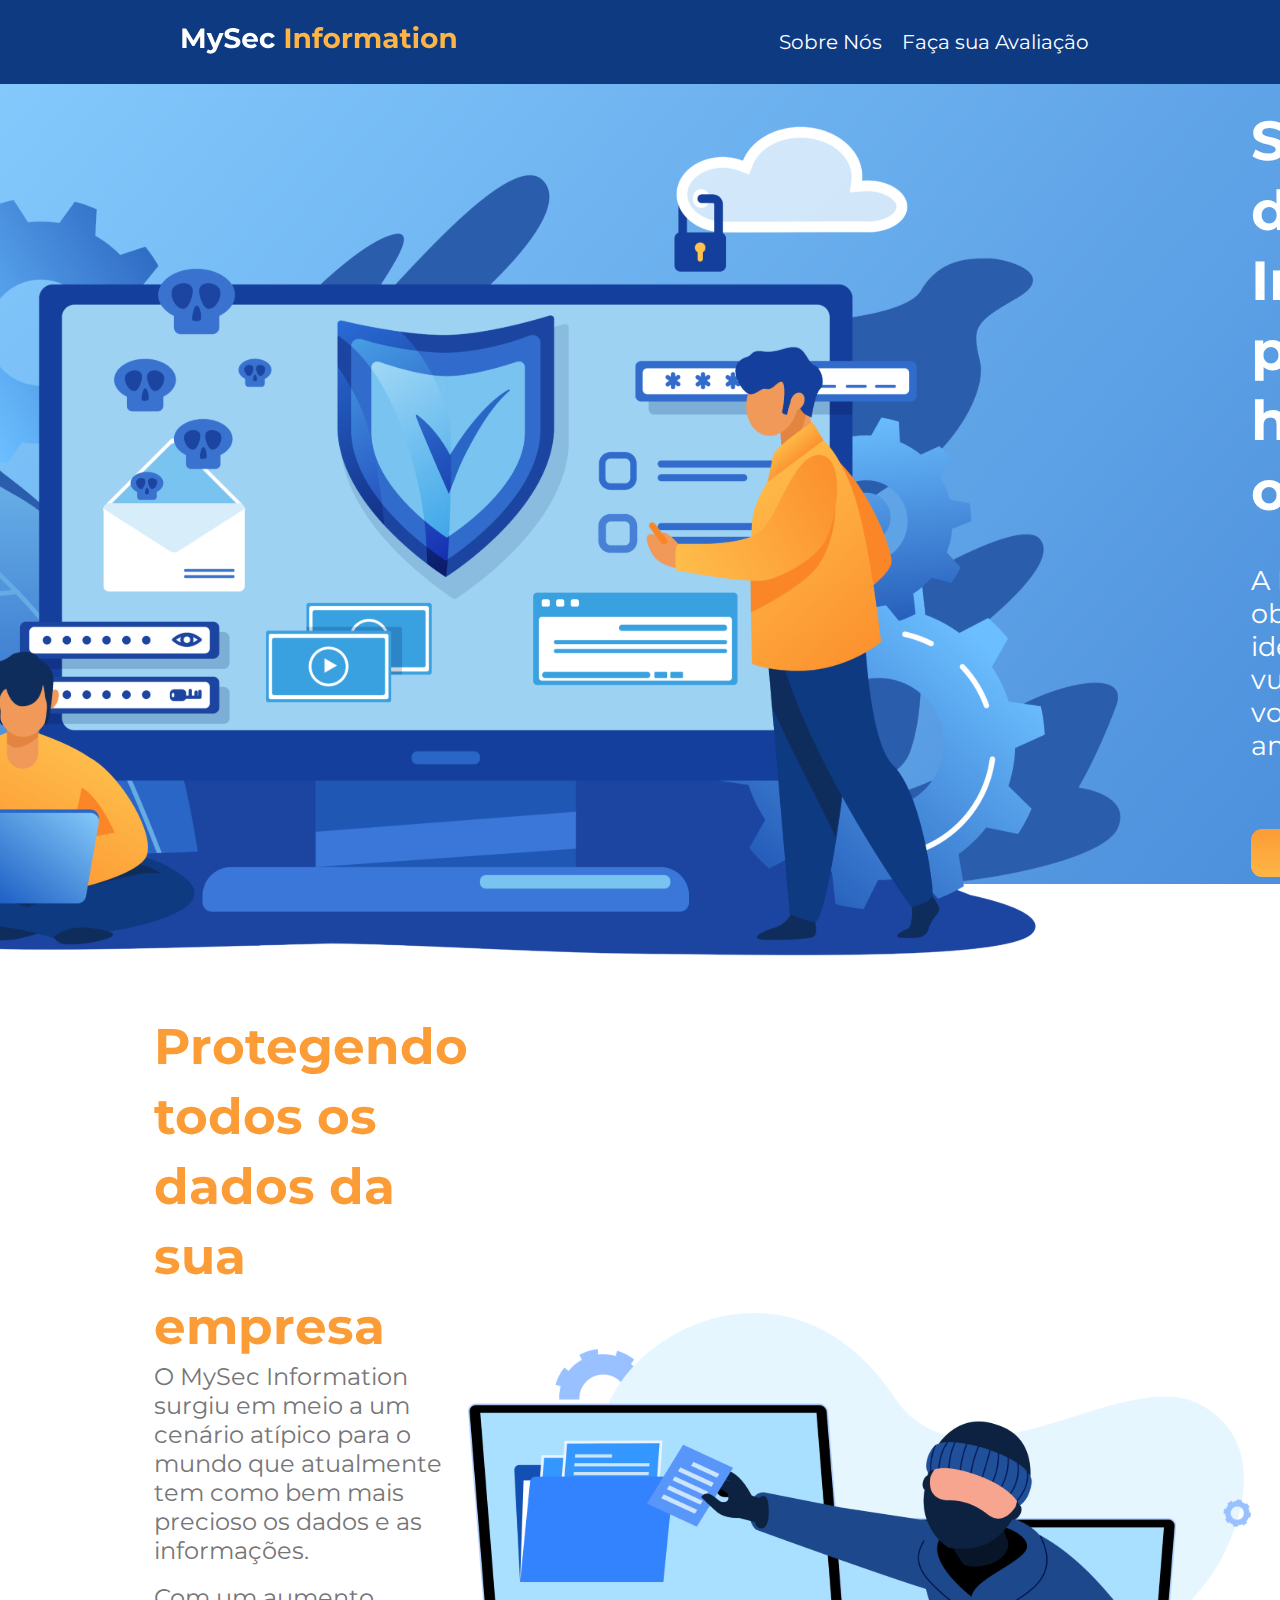
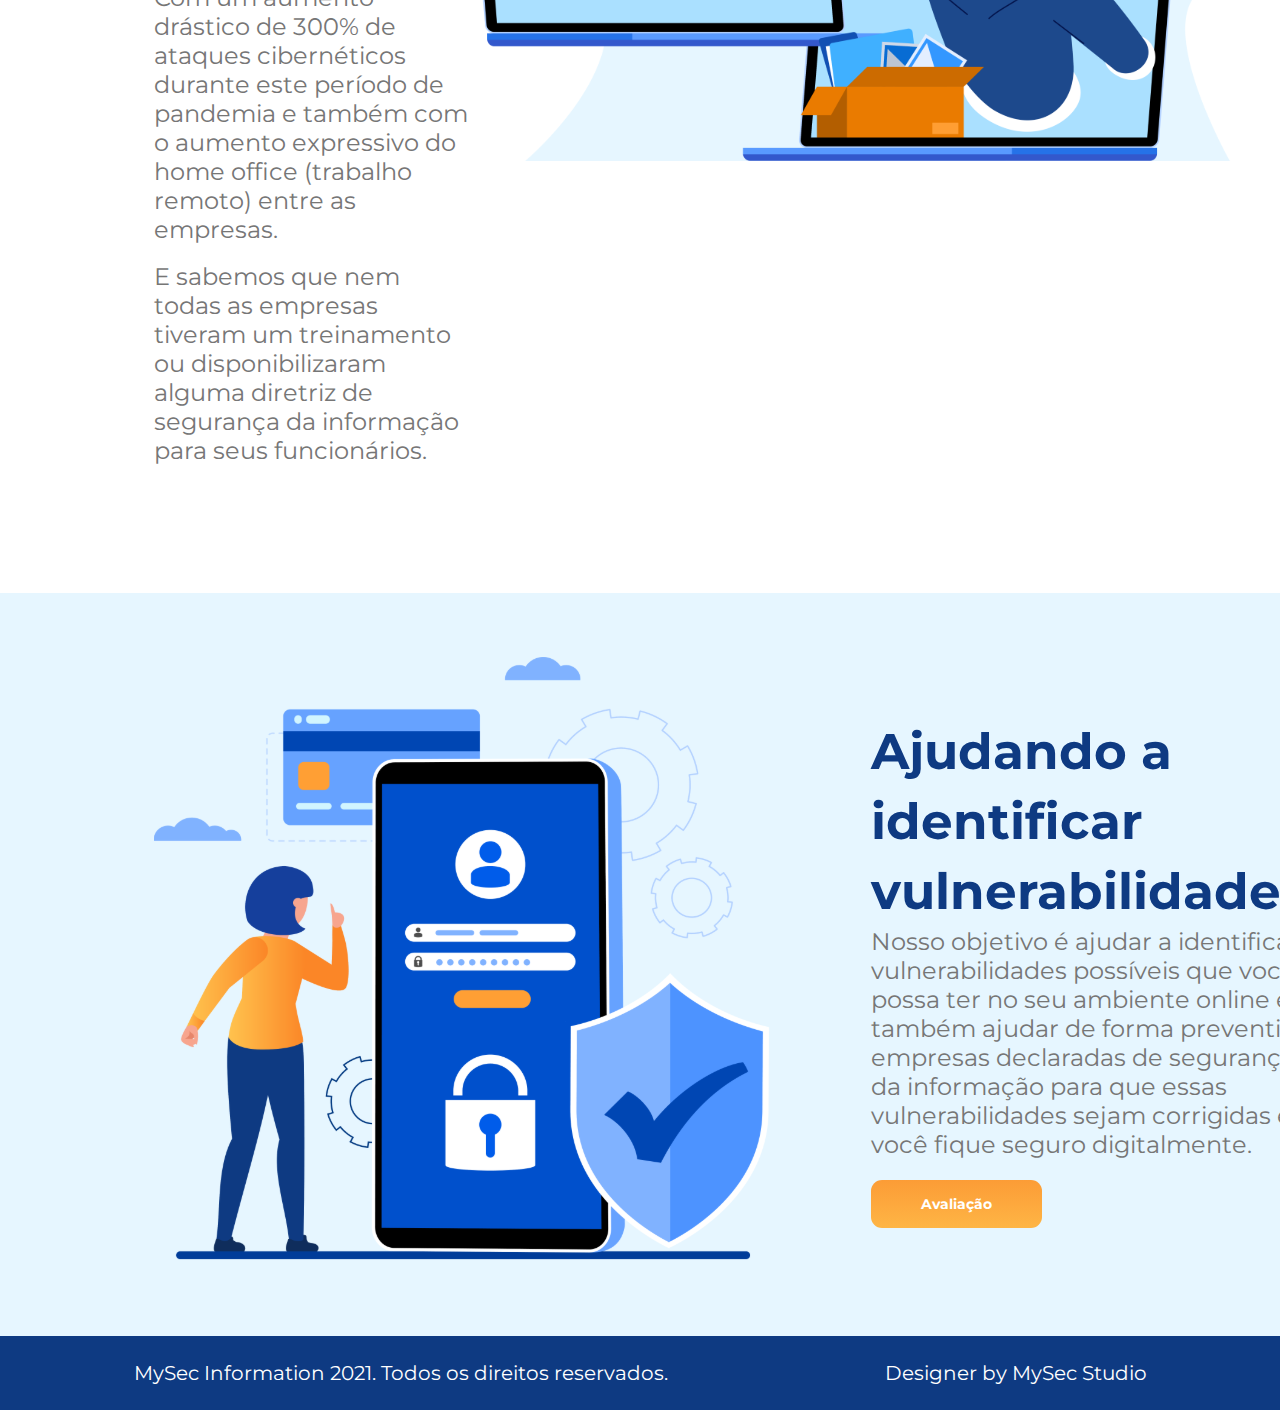
==== index.html @ f7ecad49 "Add files via upload" ====
<!DOCTYPE html>
<html lang="pt-br">
<head>
    <meta charset="UTF-8">
    <meta name="viewport" content="width=device-width, initial-scale=1.0">

    <link rel="preconnect" href="https://fonts.googleapis.com">
    <link rel="preconnect" href="https://fonts.gstatic.com" crossorigin>
    <link href="https://fonts.googleapis.com/css2?family=Montserrat:wght@400;500;700&display=swap" rel="stylesheet">

    <link rel="stylesheet" href="style.css">

    <title>MySec Information | Segurança da Informação para o seu home office</title>
</head>
<body>
    <section class="header">
        <nav class="headerItens">
            <li>
                <img class="logo" src="/images/MySec Information.svg" alt="MySec Information Logo">
            </li>
            <ul class="headerItensMenu">
                <li><a href="../index.html">Sobre Nós</a></li>
                <li><a href="/pages/avaliacao.html">Faça sua Avaliação</a></li>
            </ul>
        </nav>
    </section> 

    <section class="firstContainer">
        <div class="firstContainerIllustration">
            <img src="./images/securityInformation.svg" alt="Segurança da Informação" class="illustration">
        </div>
        <div class="firstContainerContent">
            <h1>Segurança da Informação para o seu home office</h1>
            <p>A MySec tem como objetivo ajudar a identificar possíveis vulnerabilidades que você possa ter no seu ambiente online.</p>
            <br>
            <a href="./pages/avaliacao.html" class="button">Avaliação</a>
        </div>
    </section>

    <section class="secondContainer">
        <div class="secondContainerContent">
            <h1>Protegendo todos os dados da sua empresa</h1>
            <p>O MySec Information surgiu em meio a um cenário atípico para o mundo que atualmente tem como bem mais precioso os dados e as informações.</p>
            <br>
            <p>Com um aumento drástico de 300% de ataques cibernéticos durante este período de pandemia e também com o aumento expressivo do home office (trabalho remoto) entre as empresas.</p>
            <br>
            <p>E sabemos que nem todas as empresas tiveram um treinamento ou disponibilizaram alguma diretriz de segurança da informação para seus funcionários.
            </p>
        </div>
        <div class="secondContainerIllustration">
                <img src="/images/imagem-protegendo-dados 4.svg" alt="Protegendo todos os dados da sua empresa" class="secondIllustration">
        </div>
    </section>

    <section class="thirdContainer">
        <div class="thirdContainerIllustration">
            <img src="/images/imagem-ajudando-identificar 2.svg" alt="Ajudando a identificar vulnerabilidades" class="thirdIllustration">
        </div>
        <div class="thirdContainerContent">
            <h1>Ajudando a identificar vulnerabilidades</h1>
            <p>Nosso objetivo é ajudar a identificar vulnerabilidades possíveis que você possa ter no seu ambiente online e também ajudar de forma preventiva empresas declaradas de segurança da informação para que essas vulnerabilidades sejam corrigidas e você fique seguro digitalmente.</p>
            <br>
            <!-- <p class="miniAlert">* No momento, aplica-se apenas a cidade de São Paulo - SP.</p> -->
            <br>
            <a href="./pages/avaliacao.html" class="button">Avaliação</a>
        </div>
    </section>

    <footer class="rodapeContainer">
        <p>MySec Information 2021. Todos os direitos reservados.</p>
        <p>Designer by MySec Studio</p>
    </footer>
</body>
</html>
---- style.css ----
* {
    margin: 0;
    padding: 0;
    box-sizing: border-box;
}

/* ========== CORES ========== */
:root {
    --dark-blue: #0E3A82;
    --dark-orange: #FC9C36;
    --soft-orange: #FEB545;
    --color-white: #fff;
    --color-gradient1Blue: #83c9fc;
    --color-gradient2Blue: #4c8fdc;
    --font-color: #767676;
    --color-background: #E6F6FF;
    --color-input: #F6F6F6;
    --color-btnSim: #A7F279;
    --color-btnNao: #FC5959;
    --color-bgcontatos: #f9f9f9;
}

/* ========== HOME TOPO ========== */
.header {
    width: 100vw;
    background: var(--dark-blue);
    padding: 25px;
    font-family: 'Montserrat', sans-serif;
    font-weight: medium;
    font-size: 20px;
    color: var(--color-white);
}

.header .headerItens,
.header .headerItens ul {
    display: flex;
    align-items: center;
    justify-content: space-around;
    list-style: none;
}

.header .headerItens .headerItensMenu li a {
    margin: 0 10px;
    text-decoration: none;
    color: var(--color-white);
}

/* ========== HOME FIRST CONTAINER ========== */
.firstContainer {
    display: flex;
    align-items: center;
    justify-content: space-around;
    background: linear-gradient(130deg, #83c9fc, #4c8fdc);
    height: 800px;
}

.firstContainer .illustration {
    width: auto;
    position: relative;
    top: 80px;
}

.firstContainer .firstContainerContent {
    padding: 0 150px 0 0;
}

.firstContainer .firstContainerContent h1 {
    font-family: 'Montserrat', sans-serif;
    font-weight: bold;
    font-size: 55px;
    line-height: 70px;
    color: var(--color-white);
} 

.firstContainer .firstContainerContent p {
    font-family: 'Montserrat', sans-serif;
    font-weight: medium;
    font-size: 27px;
    color: var(--color-white);
    margin: 38px 0 64px;
}

.button {
    font-family: 'Montserrat', sans-serif;
    font-weight: bold;
    font-size: 14px;
    background: linear-gradient(180deg, #FC9C36, #FEB545);
    padding: 15px 50px;
    border-radius: 11px;
    text-decoration: none;
    color: var(--color-white);
}

.firstContainer .firstContainerContent .button:hover {
    background: #FEB545;
}

/* ========== HOME SECOND CONTAINER ========== */
.secondContainer {
    display: flex;
    align-items: center;
    justify-content: space-between;
    padding: 10% 12%;
}

.secondContainer .secondContainerContent h1 {
    font-family: 'Montserrat', sans-serif;
    font-size: 50px;
    line-height: 70px;
    font-weight: bold;
    color: var(--dark-orange);
}

.secondContainer .secondContainerContent p {
    font-family: 'Montserrat', sans-serif;
    font-size: 24px;
    color: var(--font-color);
}

/* ========== HOME THIRD CONTAINER ========== */
.thirdContainer {
    display: flex;
    align-items: center;
    justify-content: space-between;
    padding: 5% 12%;
    background: var(--color-background);
}

.thirdContainer .thirdContainerContent {
    padding: 0 0 0 10%;
}

.thirdContainer .thirdContainerContent h1 {
    font-family: 'Montserrat', sans-serif;
    font-size: 50px;
    line-height: 70px;
    font-weight: bold;
    color: var(--dark-blue);
}

.thirdContainer .thirdContainerContent p {
    font-family: 'Montserrat', sans-serif;
    font-size: 24px;
    color: var(--font-color);
}

.thirdContainer .thirdContainerContent .miniAlert {
    font-size: 14px;
    margin: 38px 0 64px;
}

/* ========== FOOTER ========== */
.rodapeContainer {
    width: 100vw;
    background: var(--dark-blue);
    padding: 25px;
    font-family: 'Montserrat', sans-serif;
    font-weight: medium;
    font-size: 20px;
    color: var(--color-white);
    display: flex;
    align-items: center;
    justify-content: space-around;
}

/* ========== PÁGINA FORMULÁRIO ========== */
.formContent {
    background: var(--color-background);
}

.formContent .formContentParagrafo {
    padding: 100px 200px;
}

.formContent .formContentParagrafo p {
    font-family: 'Montserrat', sans-serif;
    font-size: 24px;
    color: var(--font-color);
}

.formContent .formContentParagrafo p .textoMaior {
    font-family: 'Montserrat', sans-serif;
    font-weight: bold;
    font-size: 34px;
    color: var(--dark-blue);
}

.form {
    padding: 70px 20%;
}

.form .pg {
    padding: 25px 0;
}

.form .formCols {
    font-family: 'Montserrat', sans-serif;
    font-size: 18px;
    color: var(--dark-blue);
    display: flex;
    align-items: center;
    justify-content: space-around;
}

.botoesForm a {
    font-family: 'Montserrat', sans-serif;
    font-weight: bold;
    font-size: 14px;
    background: linear-gradient(180deg, #FC9C36, #FEB545);
    padding: 15px 50px;
    border-radius: 11px;
    text-decoration: none;
    color: var(--color-white);
    border: none;
}

/* .btnEnvio .inputEnviar {

} */

.btnEnvio:hover {
    background: #FEB545;
}

.form input {
    background: var(--color-input);
    padding: 15px 65px 15px 20px;
    border: none;
    border-radius: 11px;
    color: var(--dark-blue);
    margin-top: 20px;
}

.botoesForm {
    padding: 15px 0;
}

.btn {
    background: var(--color-input);
    padding: 15px 45px;
    border: none;
    border-radius: 11px;
    color: var(--dark-blue);
    cursor: pointer;
    margin: 5px;
}

/* input[type="radio"] {
    display: none;
} */

.btnSim:active {
    content: " ";
    background: var(--color-btnSim);
    color: var(--color-white);
    font-weight: bold;
}

.btnNao:active {
    content: " ";
    background: var(--color-btnNao);
    color: var(--color-white);
    font-weight: bold;
}

/* ========== PÁGINA RESULTADO ========== */
.resultadoContent {
    background: var(--color-background);
}

.resultadoContent .resultadoContentParagrafo {
    padding: 100px 200px;
}

.resultadoContent .resultadoContentParagrafo p {
    font-family: 'Montserrat', sans-serif;
    font-size: 24px;
    color: var(--font-color);
}

.resultadoContent .resultadoContentParagrafo p .resultadoTextoMaior {
    font-family: 'Montserrat', sans-serif;
    font-weight: bold;
    font-size: 34px;
    text-transform: uppercase;
    color: var(--dark-blue);
}

.resultado p {
    font-family: 'Montserrat', sans-serif;
    font-size: 20px;
    padding: 100px 10%;
}

.resultadoCuidados {
    padding: 0 10%;
    margin: 0 0 75px 0;
}

.resultadoCuidados h1 {
    font-family: 'Montserrat', sans-serif;
    font-weight: bold;
    font-size: 30px;
    color: var(--dark-orange);
    margin: 30px 0;
}

.resultadoCuidados .cuidados {
    background: var(--color-bgcontatos);
    padding: 30px;
    border-radius: 11px;
    font-family: 'Montserrat', sans-serif;
    font-size: 21px;
    color: var(--font-color);
    /* display: flex;
    align-items: center;
    justify-content: space-around; */
}

.resultadoCuidados .cuidados .listaCuidados {
    list-style: none;
    display: grid;
    grid-template-columns: 1fr 1fr;
}

.resultadoCuidados .cuidados .listaCuidados li {
    padding: 10px;
}

.resultadoCuidados .cuidados .listaCuidados li .bullet {
    color: var(--dark-orange);
}

.resultadoCuidados .voltarHome {
    font-family: 'Montserrat', sans-serif;
    font-weight: bold;
    color: var(--dark-blue);
    margin: 30px 0;
}

.resultadoCuidados .voltarHome a {
    text-decoration: none;
}

/* ========== MOBILE ========== */
@media (max-height: 768px) {
    .firstContainer .illustration {
        width: 100%;
    }

    .secondContainer {
        flex-direction: column;
    }

    .secondIllustration {
        width: 90%;
        margin: 15px 0;
    }

    .thirdContainer {
        flex-direction: column;
    }

    .thirdContainer .thirdIllustration {
        width: 80%;
    }
}

@media (max-width: 768px) {
    .header .headerItens .logo {
        width: 90%
    }

    .header .headerItens .headerItensMenu {
        text-align: center;
        font-size: 15px;
    }

    .firstContainer {
        flex-direction: column;
        padding-bottom: 40px;
    }

    .firstContainer .firstContainerContent {
        padding: 12px;
    }
    
    .firstContainer .firstContainerContent h1 {
        font-size: 45px;
        line-height: 60px;
    } 

    .firstContainer .firstContainerContent p {
        font-size: 20px;
        margin: 38px 0 44px;
    }

    .firstContainer .illustration {
        width: 70%;
        top: 20px;
    }

    .secondContainer {
        flex-direction: column;
        padding: 10% 12px;
    }

    .secondContainer .secondContainerContent h1 {
        font-size: 40px;
        line-height: 50px;
        font-weight: bold;
        color: var(--dark-orange);
    }
    
    .secondContainer .secondContainerContent p {
        font-family: 'Montserrat', sans-serif;
        font-size: 20px;
    }

    .secondIllustration {
        width: 90%;
        margin: 15px 0;
    }

    .thirdContainer {
        flex-direction: column;
        padding: 10% 12px;
    }

    .thirdContainer .thirdContainerContent h1 {
        font-size: 40px;
        line-height: 50px;
        font-weight: bold;
        color: var(--dark-blue);
    }
    
    .thirdContainer .thirdContainerContent p {
        font-family: 'Montserrat', sans-serif;
        font-size: 20px;
    }
    
    .thirdContainer .thirdContainerContent .miniAlert {
        font-size: 14px;
        margin: 38px 0 64px;
    }

    .thirdContainer .thirdContainerContent {
        padding: 10% 12px;
    }

    .thirdContainer .thirdIllustration {
        width: 90%;
    }

    .rodapeContainer {
        flex-direction: column;
    }

    .rodapeContainer p {
        text-align: center;
        font-size: 15px;
    }

    .formContent .formContentParagrafo {
        padding: 35px;
    }
    
    .formContent .formContentParagrafo p {
        font-family: 'Montserrat', sans-serif;
        font-size: 20px;
        color: var(--font-color);
    }
    
    .formContent .formContentParagrafo p .textoMaior {
        font-family: 'Montserrat', sans-serif;
        font-weight: bold;
        font-size: 24px;
        color: var(--dark-blue);
    }

    .form {
        padding: 70px 15%;
    }

    .form .formCols {
        flex-direction: column;
    }

    .botoesForm {
        padding: 15px 0;
        display: flex;
        align-items: center;
        justify-content: space-around;
    }

    .resultadoContent .resultadoContentParagrafo {
        padding: 100px 40px;
    }

    .resultadoCuidados .cuidados .listaCuidados {
        list-style: none;
        display: flex;
        flex-direction: column;
    }
}
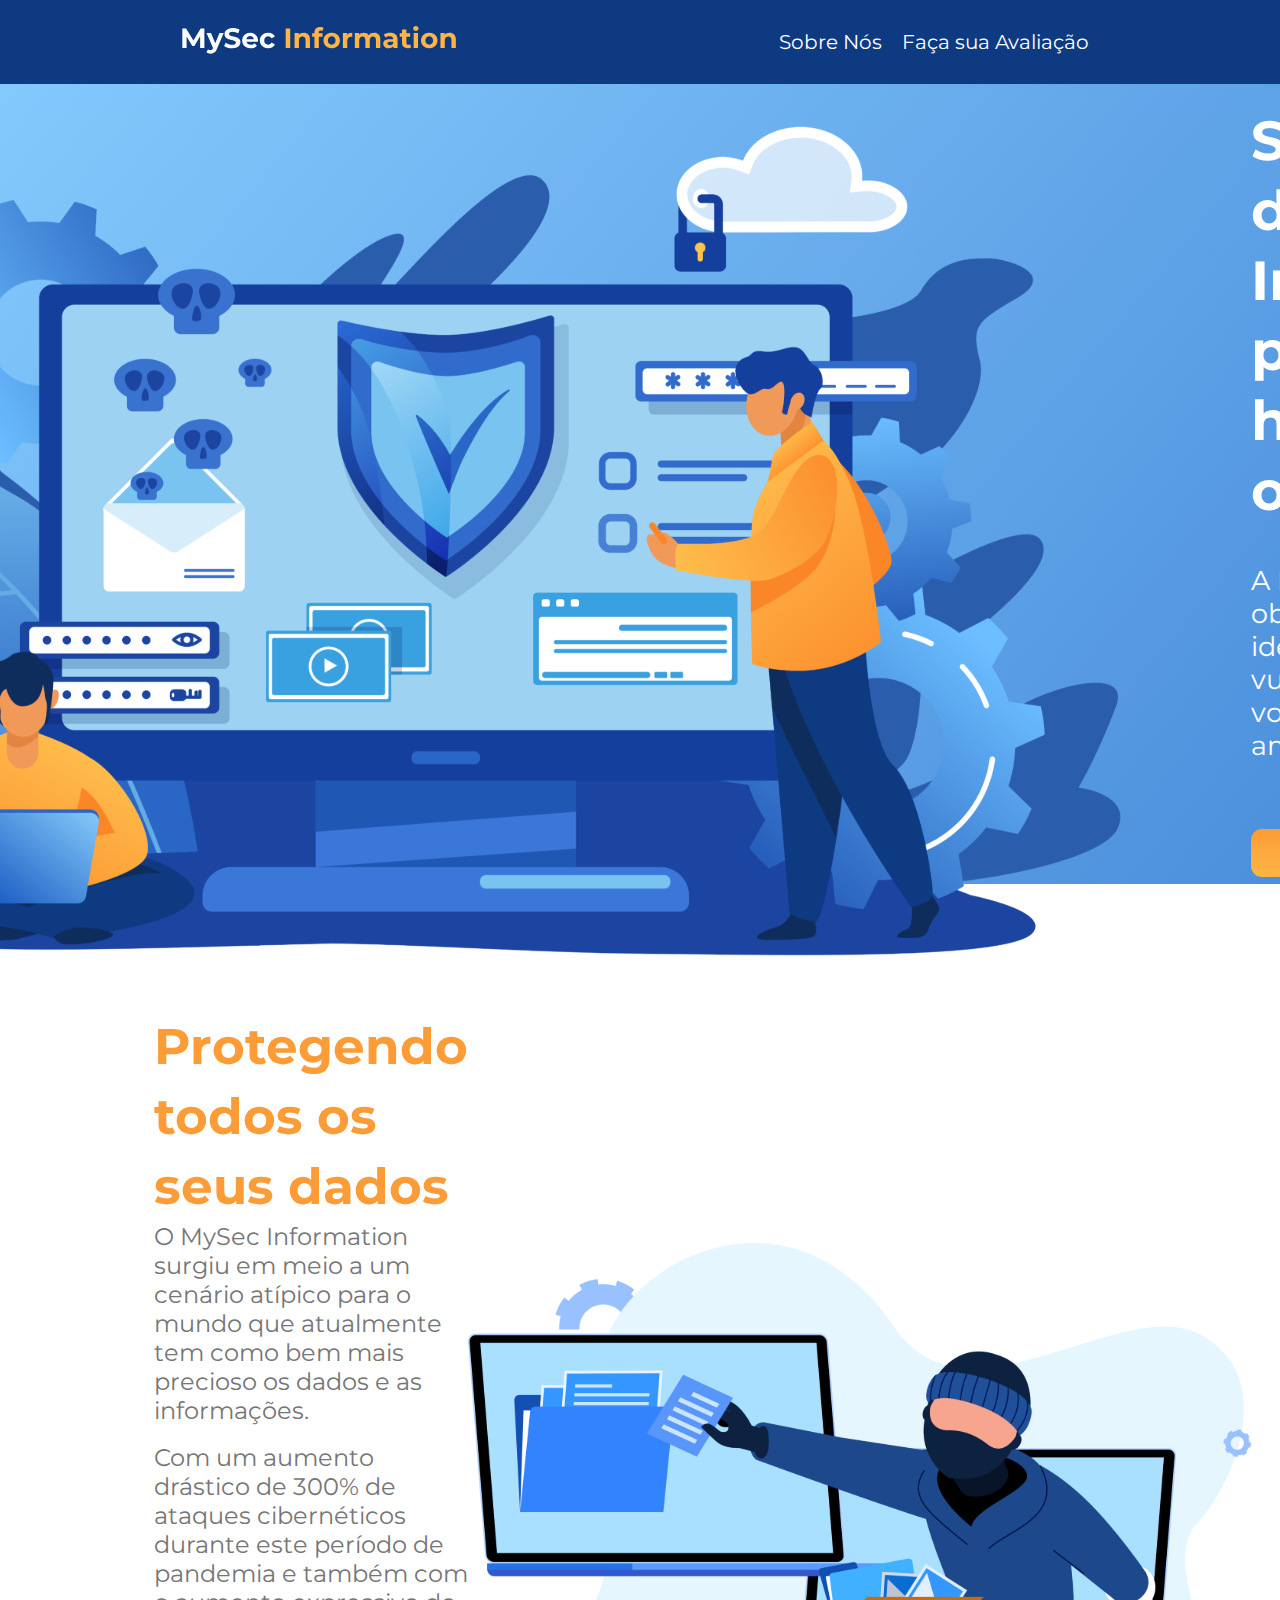
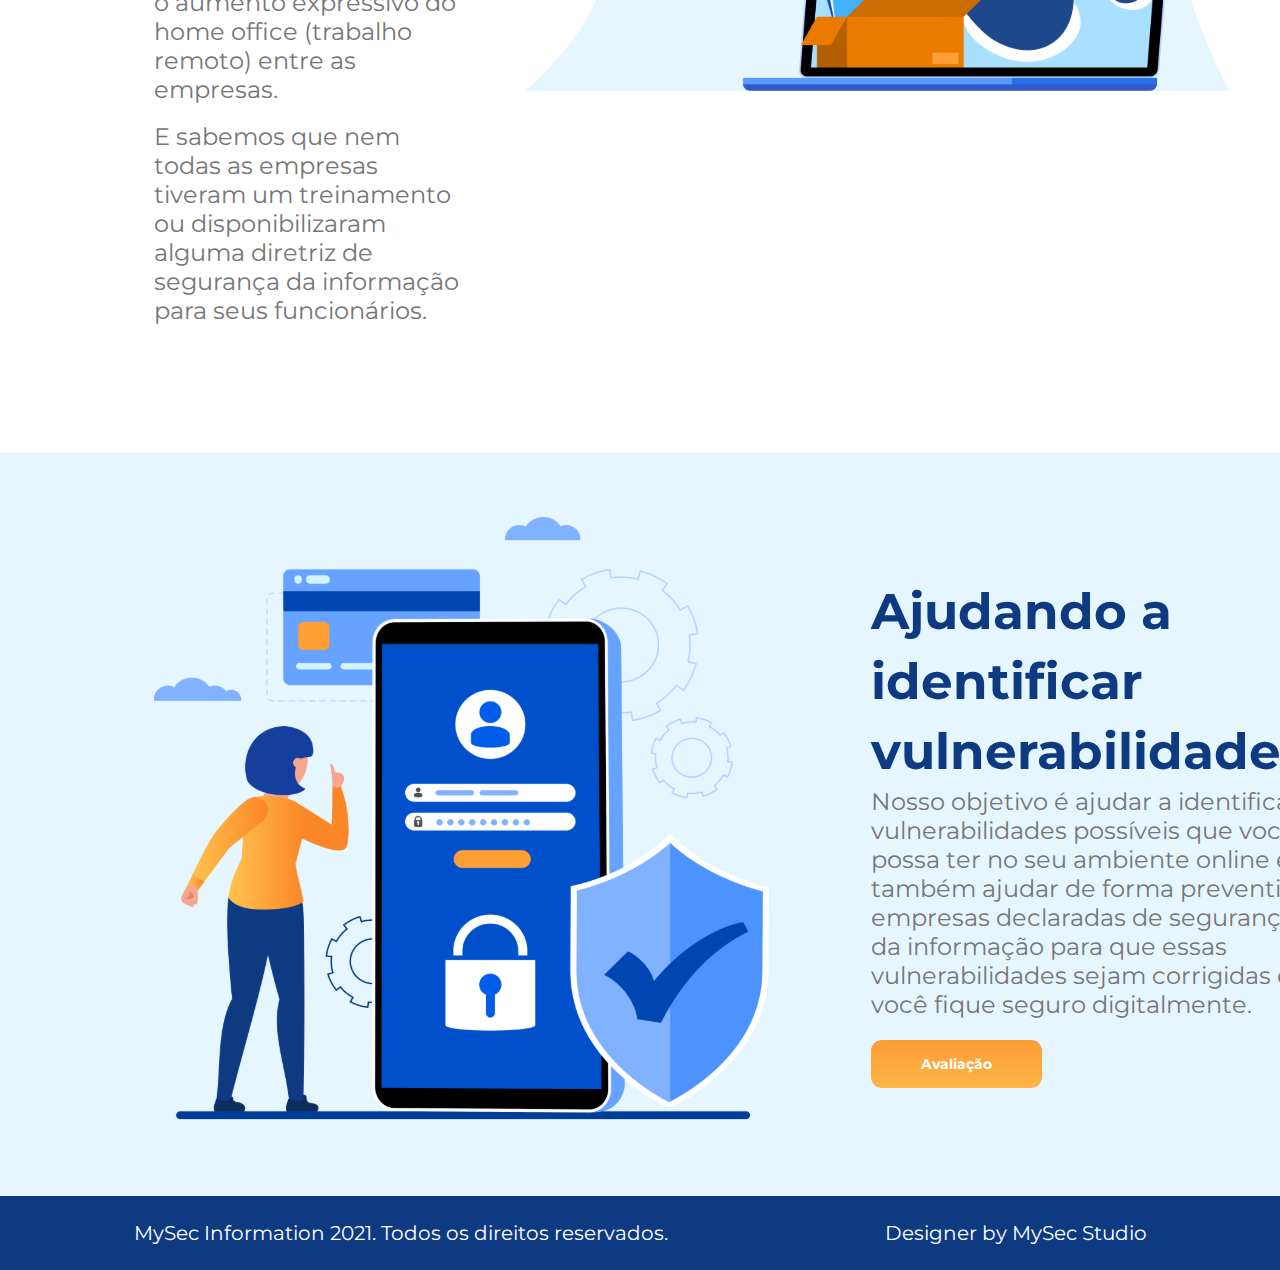
==== commit 15f09328: "Update index.html" ====
--- a/index.html
+++ b/index.html
@@ -16,11 +16,11 @@
     <section class="header">
         <nav class="headerItens">
             <li>
-                <img class="logo" src="/images/MySec Information.svg" alt="MySec Information Logo">
+                <img class="logo" src="./images/MySec Information.svg" alt="MySec Information Logo">
             </li>
             <ul class="headerItensMenu">
-                <li><a href="../index.html">Sobre Nós</a></li>
-                <li><a href="/pages/avaliacao.html">Faça sua Avaliação</a></li>
+                <li><a href="./index.html">Sobre Nós</a></li>
+                <li><a href="./pages/avaliacao.html">Faça sua Avaliação</a></li>
             </ul>
         </nav>
     </section> 
@@ -39,7 +39,7 @@
 
     <section class="secondContainer">
         <div class="secondContainerContent">
-            <h1>Protegendo todos os dados da sua empresa</h1>
+            <h1>Protegendo todos os seus dados</h1>
             <p>O MySec Information surgiu em meio a um cenário atípico para o mundo que atualmente tem como bem mais precioso os dados e as informações.</p>
             <br>
             <p>Com um aumento drástico de 300% de ataques cibernéticos durante este período de pandemia e também com o aumento expressivo do home office (trabalho remoto) entre as empresas.</p>
@@ -48,13 +48,13 @@
             </p>
         </div>
         <div class="secondContainerIllustration">
-                <img src="/images/imagem-protegendo-dados 4.svg" alt="Protegendo todos os dados da sua empresa" class="secondIllustration">
+                <img src="./images/imagem-protegendo-dados.svg" alt="Protegendo todos os seus dados" class="secondIllustration">
         </div>
     </section>
 
     <section class="thirdContainer">
         <div class="thirdContainerIllustration">
-            <img src="/images/imagem-ajudando-identificar 2.svg" alt="Ajudando a identificar vulnerabilidades" class="thirdIllustration">
+            <img src="./images/imagem-ajudando-identificar.svg" alt="Ajudando a identificar vulnerabilidades" class="thirdIllustration">
         </div>
         <div class="thirdContainerContent">
             <h1>Ajudando a identificar vulnerabilidades</h1>
@@ -71,4 +71,4 @@
         <p>Designer by MySec Studio</p>
     </footer>
 </body>
-</html>+</html>
--- a/style.css
+++ b/style.css
@@ -245,9 +245,9 @@
     margin: 5px;
 }
 
-/* input[type="radio"] {
+input[type="radio"] {
     display: none;
-} */
+}
 
 .btnSim:active {
     content: " ";
@@ -502,4 +502,4 @@
         display: flex;
         flex-direction: column;
     }
-}+}
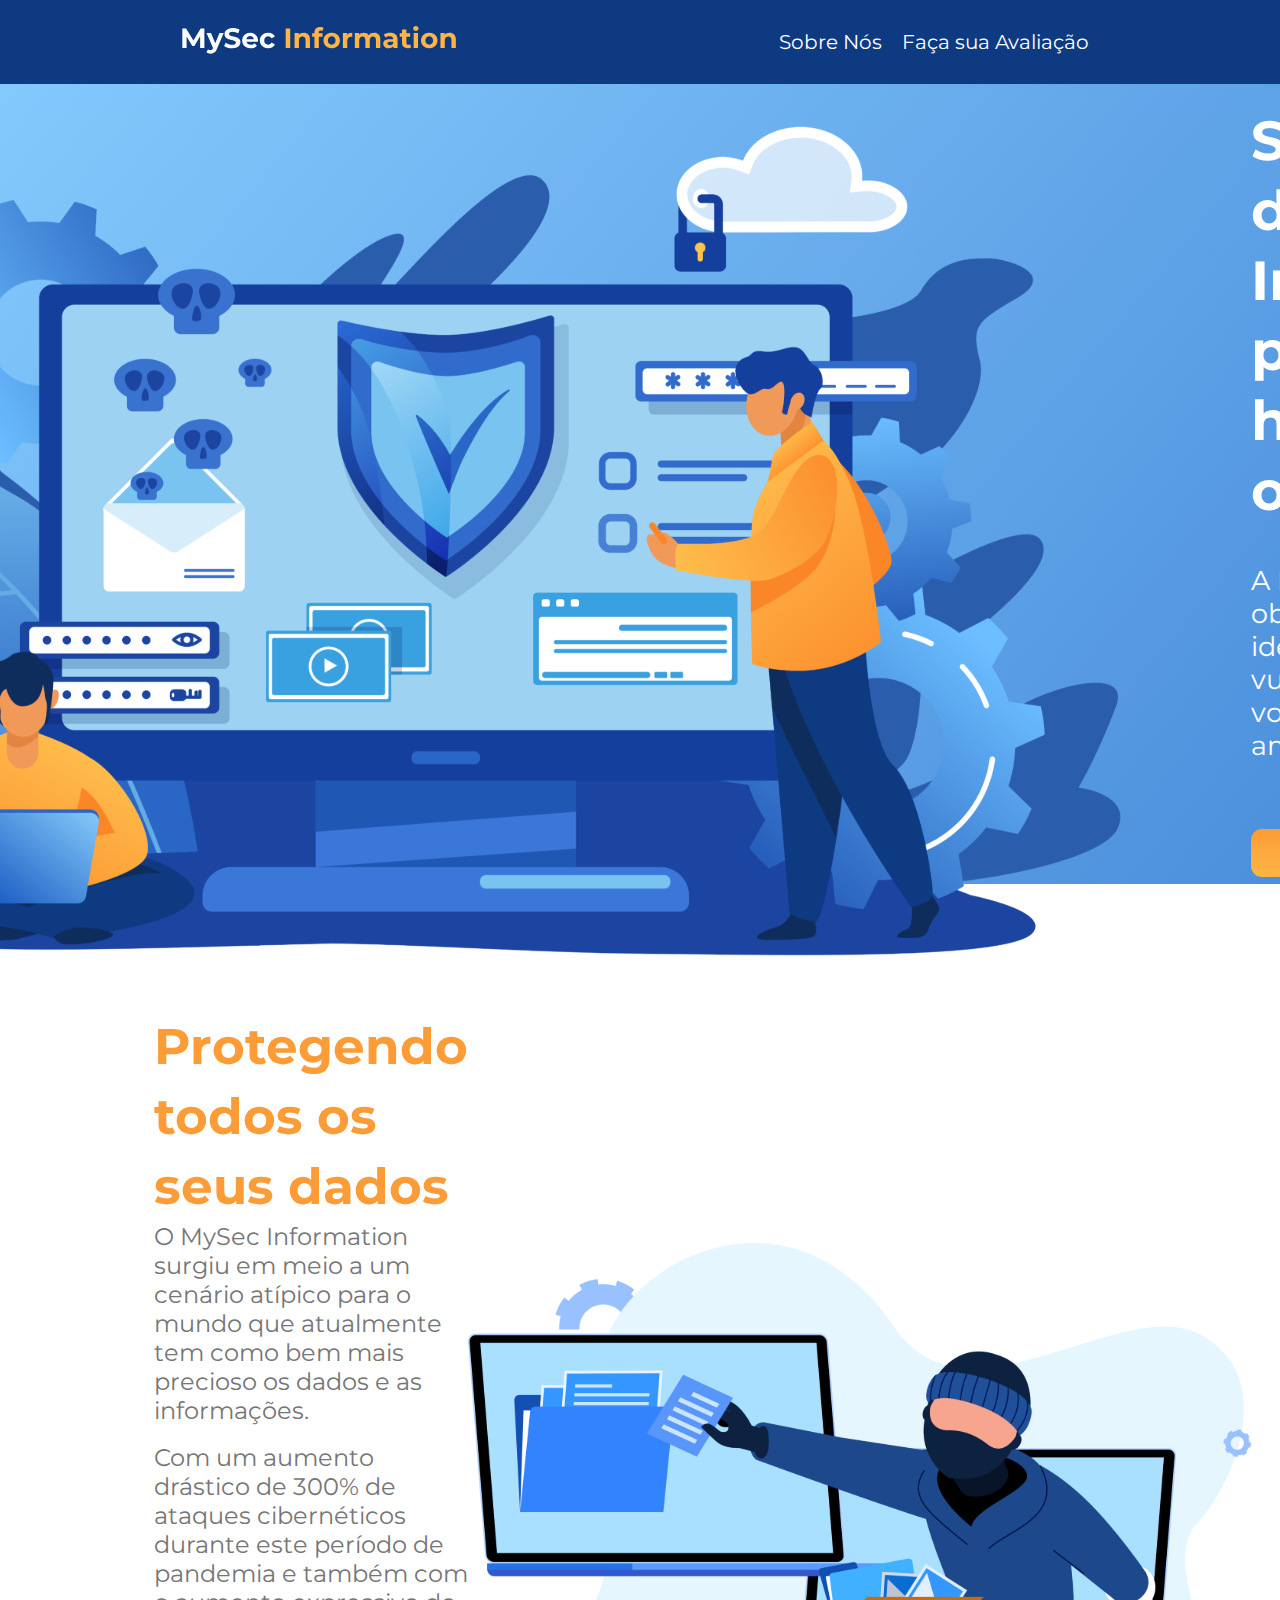
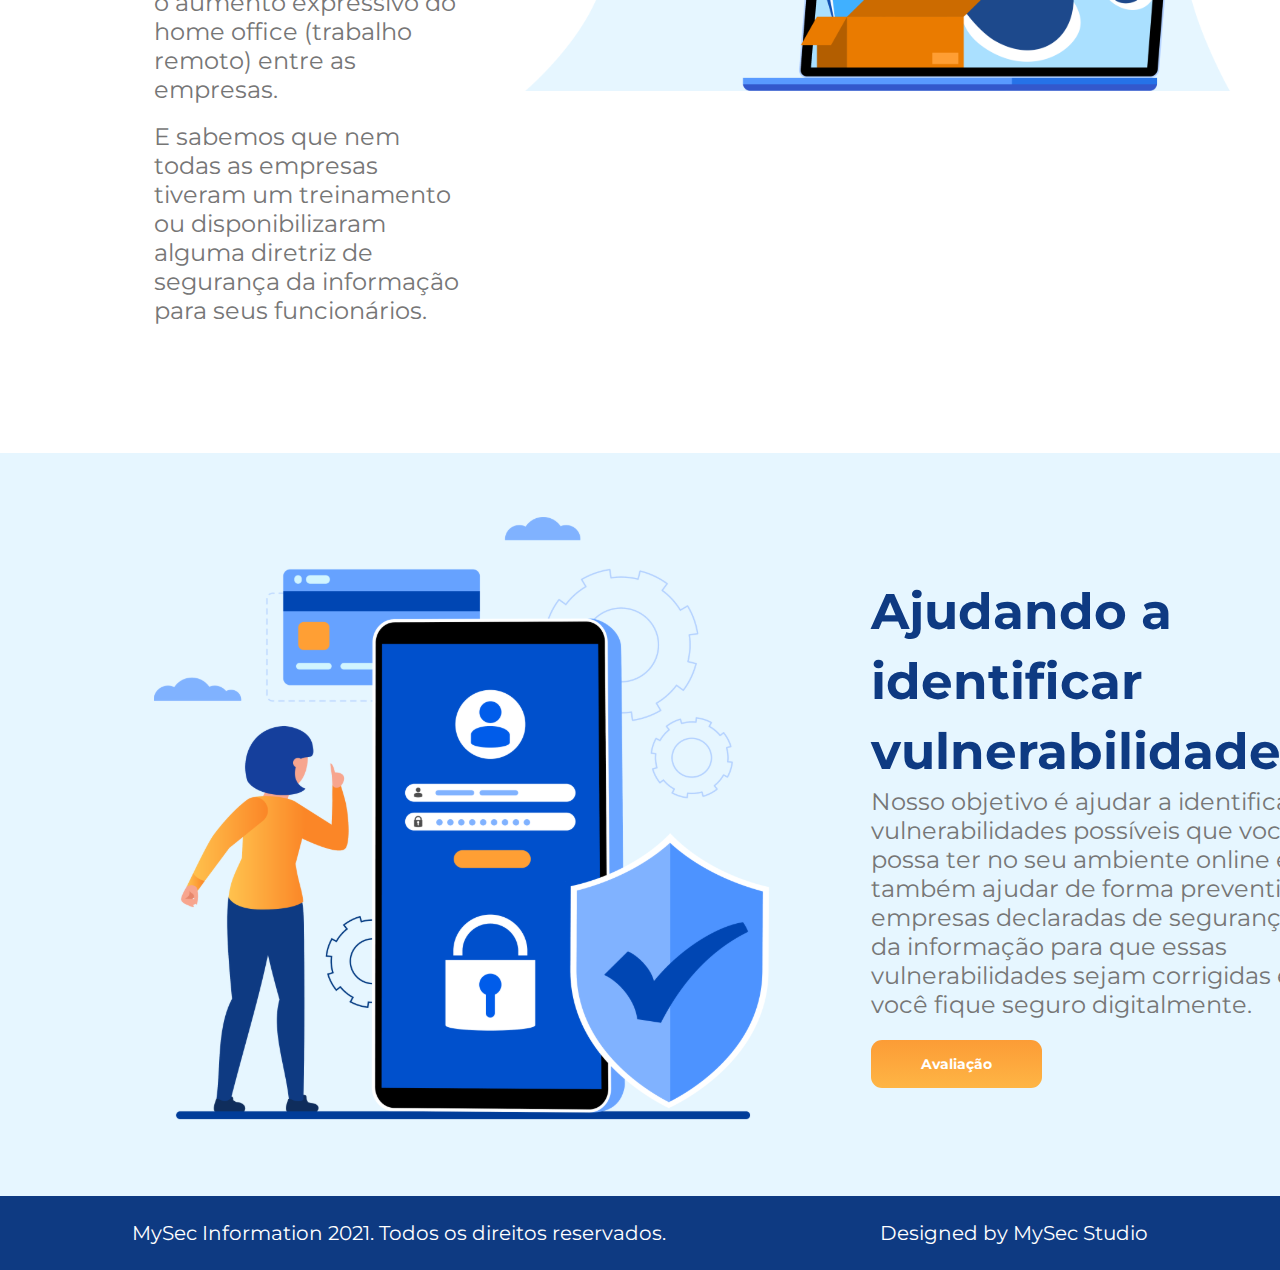
==== commit 64659aa3: "Update index.html" ====
--- a/index.html
+++ b/index.html
@@ -68,7 +68,7 @@
 
     <footer class="rodapeContainer">
         <p>MySec Information 2021. Todos os direitos reservados.</p>
-        <p>Designer by MySec Studio</p>
+        <p>Designed by MySec Studio</p>
     </footer>
 </body>
 </html>
